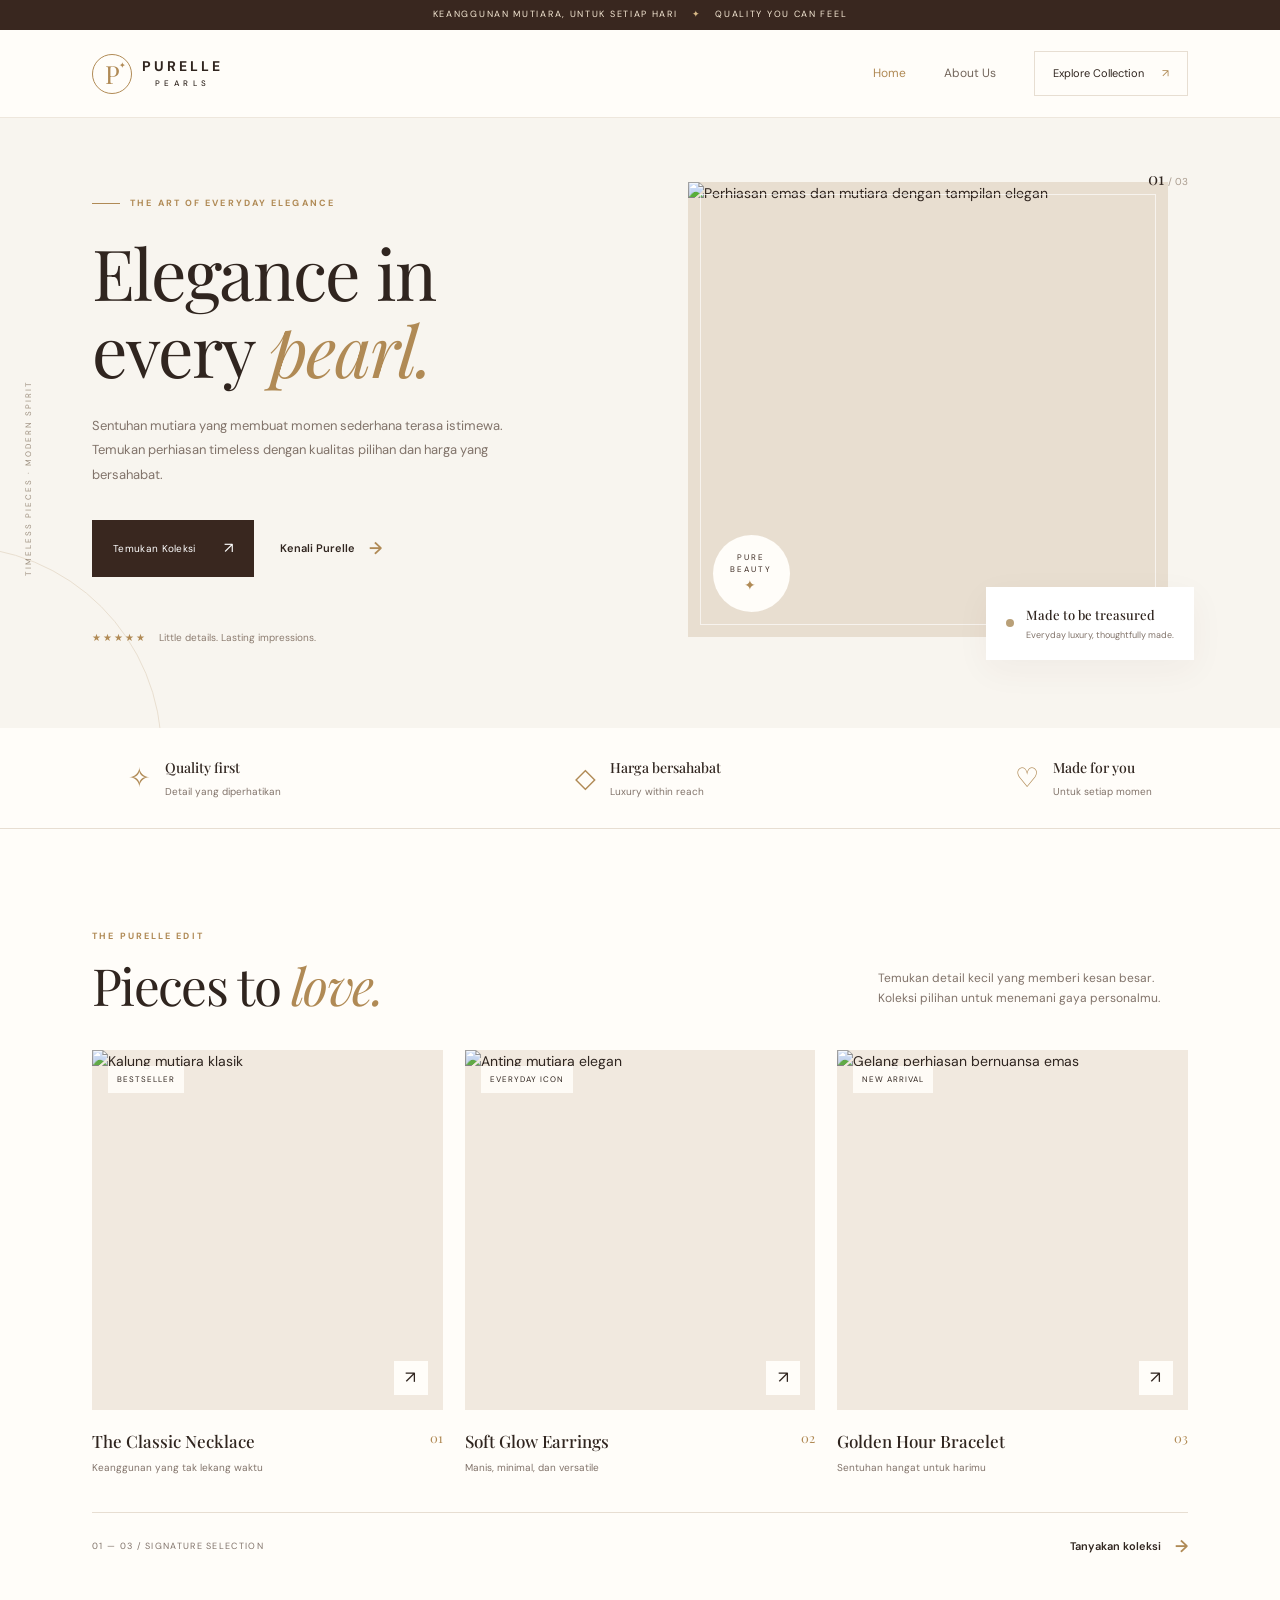
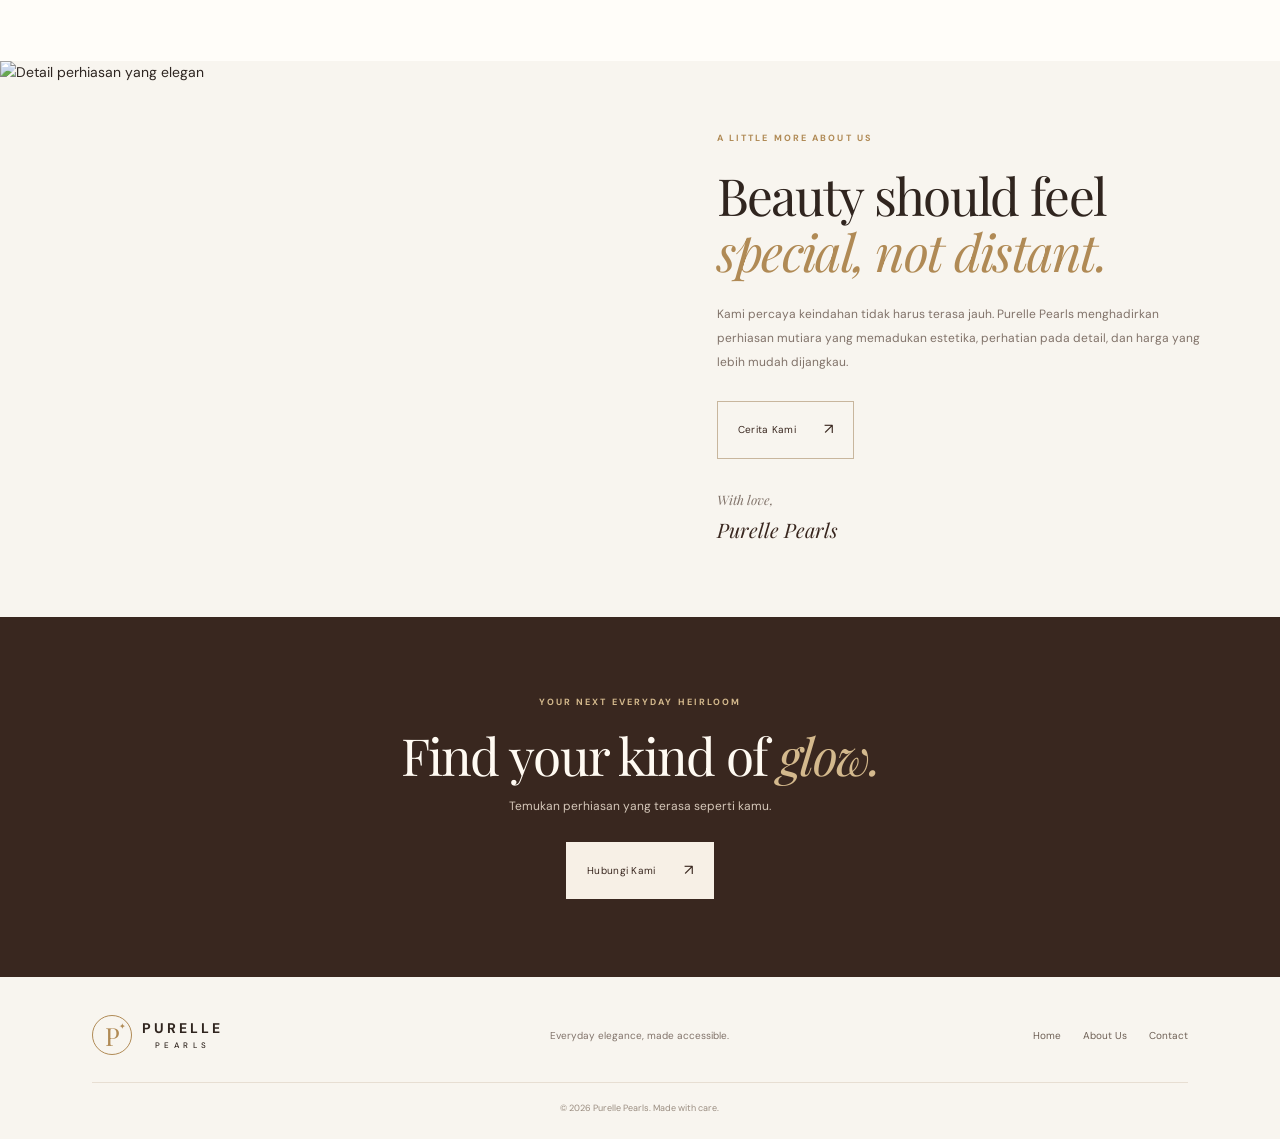
==== index.html @ 8c6db820 "Add files via upload" ====
<!DOCTYPE html>
<html lang="id">
<head>
  <meta charset="UTF-8">
  <meta name="viewport" content="width=device-width, initial-scale=1.0">
  <meta name="description" content="Purelle Pearls — perhiasan mutiara elegan dengan kualitas istimewa dan harga yang tetap terjangkau.">
  <title>Purelle Pearls — Keanggunan yang Abadi</title>
  <link rel="preconnect" href="https://fonts.googleapis.com">
  <link rel="preconnect" href="https://fonts.gstatic.com" crossorigin>
  <link href="https://fonts.googleapis.com/css2?family=DM+Sans:wght@400;500;600;700&family=Playfair+Display:wght@400;500;600;700&display=swap" rel="stylesheet">
  <link rel="stylesheet" href="style.css">
  <script src="script.js" defer></script>
</head>
<body>
  <div class="announcement">KEANGGUNAN MUTIARA, UNTUK SETIAP HARI <span>✦</span> QUALITY YOU CAN FEEL</div>
  <header class="site-header">
    <a class="brand" href="index.html" aria-label="Purelle Pearls beranda">
      <span class="brand-mark">P<span>✦</span></span>
      <span class="brand-name">PURELLE <small>PEARLS</small></span>
    </a>
    <button class="menu-toggle" aria-label="Buka menu" aria-expanded="false"><span></span><span></span></button>
    <nav class="main-nav" aria-label="Navigasi utama">
      <a class="active" href="index.html">Home</a>
      <a href="about.html">About Us</a>
      <a class="nav-cta" href="#collections">Explore Collection <span>↗</span></a>
    </nav>
  </header>

  <main>
    <section class="hero">
      <div class="hero-copy">
        <p class="eyebrow"><span class="eyebrow-line"></span> THE ART OF EVERYDAY ELEGANCE</p>
        <h1>Elegance in<br>every <em>pearl.</em></h1>
        <p class="hero-description">Sentuhan mutiara yang membuat momen sederhana terasa istimewa. Temukan perhiasan timeless dengan kualitas pilihan dan harga yang bersahabat.</p>
        <div class="hero-actions">
          <a class="button button-dark" href="#collections">Temukan Koleksi <span>↗</span></a>
          <a class="text-link" href="about.html">Kenali Purelle <span>→</span></a>
        </div>
        <div class="hero-note"><span class="note-stars">★★★★★</span><span>Little details. Lasting impressions.</span></div>
      </div>
      <div class="hero-visual">
        <div class="hero-image-wrap">
          <img src="https://images.unsplash.com/photo-1611652022419-a9419f74343d?auto=format&fit=crop&w=1200&q=85" alt="Perhiasan emas dan mutiara dengan tampilan elegan">
          <div class="image-stamp"><span>PURE</span><span>BEAUTY</span><i>✦</i></div>
        </div>
        <div class="floating-caption"><span class="caption-dot"></span><div><strong>Made to be treasured</strong><small>Everyday luxury, thoughtfully made.</small></div></div>
        <div class="hero-number">01 <span>/ 03</span></div>
      </div>
      <div class="hero-side-label">TIMELESS PIECES · MODERN SPIRIT</div>
    </section>

    <section class="trust-strip">
      <div><span class="trust-icon">✧</span><p><strong>Quality first</strong><small>Detail yang diperhatikan</small></p></div>
      <div><span class="trust-icon">◇</span><p><strong>Harga bersahabat</strong><small>Luxury within reach</small></p></div>
      <div><span class="trust-icon">♡</span><p><strong>Made for you</strong><small>Untuk setiap momen</small></p></div>
    </section>

    <section class="collections section-pad" id="collections">
      <div class="section-heading">
        <div><p class="eyebrow">THE PURELLE EDIT</p><h2>Pieces to <em>love.</em></h2></div>
        <p>Temukan detail kecil yang memberi kesan besar. Koleksi pilihan untuk menemani gaya personalmu.</p>
      </div>
      <div class="product-grid">
        <article class="product-card">
          <a class="product-image" href="about.html#contact"><img src="https://images.unsplash.com/photo-1599643478518-a784e5dc4c8f?auto=format&fit=crop&w=900&q=85" alt="Kalung mutiara klasik"><span class="product-tag">BESTSELLER</span><span class="product-arrow">↗</span></a>
          <div class="product-meta"><div><h3>The Classic Necklace</h3><p>Keanggunan yang tak lekang waktu</p></div><span class="product-number">01</span></div>
        </article>
        <article class="product-card">
          <a class="product-image" href="about.html#contact"><img src="https://images.unsplash.com/photo-1535632066927-ab7c9ab60908?auto=format&fit=crop&w=900&q=85" alt="Anting mutiara elegan"><span class="product-tag">EVERYDAY ICON</span><span class="product-arrow">↗</span></a>
          <div class="product-meta"><div><h3>Soft Glow Earrings</h3><p>Manis, minimal, dan versatile</p></div><span class="product-number">02</span></div>
        </article>
        <article class="product-card">
          <a class="product-image" href="about.html#contact"><img src="https://images.unsplash.com/photo-1611591437281-460bfbe1220a?auto=format&fit=crop&w=900&q=85" alt="Gelang perhiasan bernuansa emas"><span class="product-tag">NEW ARRIVAL</span><span class="product-arrow">↗</span></a>
          <div class="product-meta"><div><h3>Golden Hour Bracelet</h3><p>Sentuhan hangat untuk harimu</p></div><span class="product-number">03</span></div>
        </article>
      </div>
      <div class="collection-bottom"><span>01 — 03 / SIGNATURE SELECTION</span><a class="text-link" href="about.html#contact">Tanyakan koleksi <span>→</span></a></div>
    </section>

    <section class="manifesto">
      <div class="manifesto-image"><img src="https://images.unsplash.com/photo-1617038220319-276d3cfab638?auto=format&fit=crop&w=1200&q=85" alt="Detail perhiasan yang elegan"></div>
      <div class="manifesto-copy"><p class="eyebrow">A LITTLE MORE ABOUT US</p><h2>Beauty should feel<br><em>special, not distant.</em></h2><p>Kami percaya keindahan tidak harus terasa jauh. Purelle Pearls menghadirkan perhiasan mutiara yang memadukan estetika, perhatian pada detail, dan harga yang lebih mudah dijangkau.</p><a class="button button-outline" href="about.html">Cerita Kami <span>↗</span></a><div class="signature">With love, <span>Purelle Pearls</span></div></div>
    </section>

    <section class="closing-cta">
      <p class="eyebrow">YOUR NEXT EVERYDAY HEIRLOOM</p><h2>Find your kind of <em>glow.</em></h2><p>Temukan perhiasan yang terasa seperti kamu.</p><a class="button button-light" href="about.html#contact">Hubungi Kami <span>↗</span></a>
    </section>
  </main>

  <footer class="site-footer">
    <a class="brand footer-brand" href="index.html"><span class="brand-mark">P<span>✦</span></span><span class="brand-name">PURELLE <small>PEARLS</small></span></a>
    <p>Everyday elegance, made accessible.</p>
    <div class="footer-links"><a href="index.html">Home</a><a href="about.html">About Us</a><a href="about.html#contact">Contact</a></div>
    <small class="copyright">© <span data-year></span> Purelle Pearls. Made with care.</small>
  </footer>
</body>
</html>
---- style.css ----
/* PURELLE PEARLS — elegant responsive company profile */
:root {
    --ink: #30251f;
    --muted: #81736a;
    --cream: #f8f5ef;
    --paper: #fffdf9;
    --gold: #b08a55;
    --line: #e7ded2;
    --dark: #39271f;
    --serif: "Playfair Display", Georgia, serif;
    --sans: "DM Sans", Arial, sans-serif
}

* {
    box-sizing: border-box
}

html {
    scroll-behavior: smooth;
    scroll-padding-top: 90px
}

body {
    margin: 0;
    background: var(--paper);
    color: var(--ink);
    font-family: var(--sans);
    font-size: 14px;
    line-height: 1.7
}

a {
    color: inherit;
    text-decoration: none
}

img {
    display: block;
    width: 100%;
    height: 100%;
    object-fit: cover
}

.announcement {
    height: 30px;
    background: var(--dark);
    color: #f7ead6;
    display: flex;
    align-items: center;
    justify-content: center;
    gap: 14px;
    font-size: 9px;
    letter-spacing: 1.7px
}

.announcement span {
    color: #d8b987
}

.site-header {
    height: 88px;
    padding: 0 7.2%;
    display: flex;
    align-items: center;
    justify-content: space-between;
    background: rgba(255, 253, 249, .96);
    position: sticky;
    top: 0;
    z-index: 20;
    border-bottom: 1px solid rgba(231, 222, 210, .7);
    backdrop-filter: blur(14px)
}

.brand {
    display: flex;
    align-items: center;
    gap: 10px
}

.brand-mark {
    width: 40px;
    height: 40px;
    border: 1px solid var(--gold);
    border-radius: 50%;
    display: grid;
    place-items: center;
    font-family: var(--serif);
    font-size: 25px;
    position: relative;
    color: var(--gold);
    line-height: 1
}

.brand-mark span {
    font-family: var(--sans);
    font-size: 8px;
    position: absolute;
    right: 5px;
    top: 6px
}

.brand-name {
    font-size: 14px;
    font-weight: 700;
    letter-spacing: 3px;
    line-height: 1.15
}

.brand-name small {
    display: block;
    text-align: center;
    font-size: 8px;
    font-weight: 500;
    letter-spacing: 4.5px;
    margin-top: 5px
}

.main-nav {
    display: flex;
    align-items: center;
    gap: 38px;
    font-size: 12px
}

.main-nav>a:not(.nav-cta) {
    color: #73665c;
    transition: color .2s
}

.main-nav>a:hover,
.main-nav>a.active {
    color: var(--gold)
}

.nav-cta {
    padding: 12px 18px;
    border: 1px solid var(--line);
    font-size: 11px
}

.nav-cta span {
    margin-left: 15px;
    color: var(--gold)
}

.menu-toggle {
    display: none;
    background: none;
    border: 0
}

.hero {
    min-height: 610px;
    background: var(--cream);
    display: grid;
    grid-template-columns: 1fr 1fr;
    padding: 64px 7.2% 68px;
    position: relative;
    overflow: hidden
}

.hero:before {
    content: "";
    position: absolute;
    width: 410px;
    height: 410px;
    border: 1px solid #e9dfd0;
    border-radius: 50%;
    left: -250px;
    bottom: -230px
}

.hero-copy {
    align-self: center;
    padding: 0 5% 0 0;
    position: relative;
    z-index: 2
}

.eyebrow {
    font-size: 9px;
    letter-spacing: 2.1px;
    font-weight: 700;
    color: var(--gold);
    margin: 0 0 23px;
    display: flex;
    align-items: center;
    gap: 10px
}

.eyebrow-line {
    display: inline-block;
    width: 28px;
    height: 1px;
    background: var(--gold)
}

h1,
h2,
h3,
p {
    margin-top: 0
}

h1,
h2 {
    font-family: var(--serif);
    font-weight: 400;
    letter-spacing: -1.7px;
    line-height: 1.1
}

h1 {
    font-size: clamp(48px, 5.5vw, 78px);
    margin-bottom: 25px
}

h1 em,
h2 em {
    font-weight: 400;
    color: var(--gold)
}

.hero-description {
    color: var(--muted);
    font-size: 13px;
    line-height: 1.9;
    max-width: 430px
}

.hero-actions {
    display: flex;
    align-items: center;
    gap: 26px;
    margin-top: 32px
}

.button {
    display: inline-flex;
    align-items: center;
    justify-content: center;
    gap: 28px;
    padding: 15px 20px;
    font-family: var(--sans);
    font-size: 10px;
    letter-spacing: .3px;
    border: 1px solid transparent;
    cursor: pointer;
    transition: transform .2s, background .2s
}

.button:hover {
    transform: translateY(-2px)
}

.button span {
    font-size: 15px
}

.button-dark {
    background: var(--dark);
    color: white
}

.button-dark:hover {
    background: #51382b
}

.text-link {
    font-size: 11px;
    font-weight: 600;
    display: inline-flex;
    align-items: center;
    gap: 14px
}

.text-link span {
    color: var(--gold);
    font-size: 17px
}

.hero-note {
    display: flex;
    align-items: center;
    gap: 12px;
    margin-top: 52px;
    color: #8c7c70;
    font-size: 10px
}

.note-stars {
    letter-spacing: 2px;
    color: var(--gold)
}

.hero-visual {
    position: relative;
    max-width: 500px;
    width: 100%;
    justify-self: end;
    padding: 0 20px 20px 0
}

.hero-image-wrap {
    height: 455px;
    position: relative;
    overflow: hidden;
    background: #e8ded0
}

.hero-image-wrap:after {
    content: "";
    position: absolute;
    inset: 12px;
    border: 1px solid rgba(255, 255, 255, .65);
    pointer-events: none
}

.hero-image-wrap img {
    transition: transform .8s
}

.hero-image-wrap:hover img {
    transform: scale(1.035)
}

.image-stamp {
    position: absolute;
    left: 25px;
    bottom: 25px;
    background: var(--paper);
    width: 77px;
    height: 77px;
    border-radius: 50%;
    display: flex;
    flex-direction: column;
    align-items: center;
    justify-content: center;
    font-size: 8px;
    letter-spacing: 2px;
    line-height: 1.5;
    color: var(--dark);
    z-index: 1
}

.image-stamp i {
    font-style: normal;
    color: var(--gold);
    font-size: 14px
}

.floating-caption {
    position: absolute;
    right: -6px;
    bottom: 0;
    background: white;
    padding: 17px 20px;
    display: flex;
    gap: 12px;
    align-items: center;
    box-shadow: 0 10px 35px #4b34200c
}

.caption-dot {
    width: 8px;
    height: 8px;
    background: #b9a078;
    border-radius: 50%
}

.floating-caption strong,
.floating-caption small {
    display: block
}

.floating-caption strong {
    font-family: var(--serif);
    font-size: 13px;
    font-weight: 500
}

.floating-caption small {
    font-size: 9px;
    color: var(--muted);
    margin-top: 2px
}

.hero-number {
    position: absolute;
    right: 0;
    top: -18px;
    font-family: var(--serif);
    font-size: 17px
}

.hero-number span {
    font-family: var(--sans);
    font-size: 10px;
    color: #a99b8e
}

.hero-side-label {
    position: absolute;
    left: 22px;
    top: 43%;
    writing-mode: vertical-rl;
    transform: rotate(180deg);
    font-size: 8px;
    letter-spacing: 2px;
    color: #9c8e7e
}

.trust-strip {
    padding: 27px 10%;
    display: flex;
    justify-content: space-between;
    gap: 20px;
    border-bottom: 1px solid var(--line);
    background: var(--paper)
}

.trust-strip>div {
    display: flex;
    align-items: center;
    gap: 14px
}

.trust-icon {
    font-size: 27px;
    color: var(--gold)
}

.trust-strip p {
    margin: 0
}

.trust-strip strong,
.trust-strip small {
    display: block
}

.trust-strip strong {
    font-family: var(--serif);
    font-size: 14px;
    font-weight: 500
}

.trust-strip small {
    font-size: 10px;
    color: var(--muted);
    margin-top: 3px
}

.section-pad {
    padding: 100px 7.2%
}

.section-heading {
    display: flex;
    align-items: end;
    justify-content: space-between;
    margin-bottom: 36px
}

.section-heading .eyebrow {
    margin-bottom: 13px
}

.section-heading h2,
.manifesto h2,
.values-heading h2,
.contact-copy h2,
.story-content h2 {
    font-size: clamp(36px, 4vw, 53px);
    margin: 0
}

.section-heading>p {
    max-width: 310px;
    color: var(--muted);
    font-size: 12px;
    margin: 0 0 5px
}

.product-grid {
    display: grid;
    grid-template-columns: repeat(3, minmax(0, 1fr));
    gap: 22px
}

.product-image {
    display: block;
    height: 360px;
    background: #f1e9df;
    position: relative;
    overflow: hidden
}

.product-image img {
    transition: transform .6s;
    filter: saturate(.86)
}

.product-image:hover img {
    transform: scale(1.045)
}

.product-tag {
    position: absolute;
    top: 16px;
    left: 16px;
    background: rgba(255, 253, 249, .92);
    padding: 7px 9px;
    font-size: 8px;
    letter-spacing: 1px
}

.product-arrow {
    position: absolute;
    right: 15px;
    bottom: 15px;
    width: 34px;
    height: 34px;
    display: grid;
    place-items: center;
    background: var(--paper);
    font-size: 17px
}

.product-meta {
    display: flex;
    justify-content: space-between;
    align-items: start;
    padding-top: 17px
}

.product-meta h3 {
    font-family: var(--serif);
    font-size: 17px;
    font-weight: 500;
    margin: 0 0 4px
}

.product-meta p {
    font-size: 10px;
    color: var(--muted);
    margin: 0
}

.product-number {
    font-family: var(--serif);
    font-size: 13px;
    color: var(--gold)
}

.collection-bottom {
    display: flex;
    justify-content: space-between;
    align-items: center;
    border-top: 1px solid var(--line);
    margin-top: 36px;
    padding-top: 19px;
    font-size: 9px;
    letter-spacing: 1.3px;
    color: var(--muted)
}

.collection-bottom .text-link {
    letter-spacing: 0;
    color: var(--ink)
}

.manifesto {
    display: grid;
    grid-template-columns: 1fr 1fr;
    background: var(--cream);
    min-height: 510px
}

.manifesto-image {
    height: 510px;
    overflow: hidden
}

.manifesto-image img {
    object-position: center;
    filter: saturate(.75)
}

.manifesto-copy {
    align-self: center;
    padding: 70px 12%
}

.manifesto-copy .eyebrow {
    margin-bottom: 20px
}

.manifesto-copy h2 {
    margin-bottom: 23px
}

.manifesto-copy>p:not(.eyebrow) {
    color: var(--muted);
    font-size: 12px;
    line-height: 2;
    margin-bottom: 27px
}

.button-outline {
    border-color: #c8b69d;
    color: var(--dark)
}

.button-outline:hover {
    background: #efe6da
}

.signature {
    margin-top: 30px;
    color: var(--muted);
    font-family: var(--serif);
    font-style: italic;
    font-size: 13px
}

.signature span {
    display: block;
    font-size: 20px;
    color: var(--dark);
    margin-top: 2px
}

.closing-cta {
    text-align: center;
    padding: 78px 20px;
    background: var(--dark);
    color: #fffaf2
}

.closing-cta .eyebrow {
    justify-content: center;
    color: #d4b98d;
    margin-bottom: 17px
}

.closing-cta h2 {
    font-size: clamp(35px, 4vw, 52px);
    margin-bottom: 13px
}

.closing-cta h2 em {
    color: #d4b98d
}

.closing-cta>p:not(.eyebrow) {
    font-size: 12px;
    color: #d5c7b9;
    margin-bottom: 25px
}

.button-light {
    background: #f7f0e6;
    color: var(--dark)
}

.site-footer {
    padding: 38px 7.2% 22px;
    display: grid;
    grid-template-columns: 1fr 1fr 1fr;
    align-items: center;
    gap: 18px;
    background: #f8f5ef
}

.footer-brand {
    justify-self: start
}

.site-footer>p {
    font-size: 10px;
    color: var(--muted);
    margin: 0;
    text-align: center
}

.footer-links {
    display: flex;
    gap: 22px;
    justify-content: end;
    font-size: 10px;
    color: #6e6055
}

.copyright {
    grid-column: 1/-1;
    text-align: center;
    border-top: 1px solid var(--line);
    padding-top: 18px;
    color: #9a8d80;
    font-size: 9px;
    margin-top: 9px
}

/* About page */
.about-hero {
    padding: 65px 7.2% 75px;
    background: var(--cream);
    display: grid;
    grid-template-columns: 1fr .85fr;
    align-items: center;
    gap: 7%
}

.about-hero-copy h1 {
    font-size: clamp(42px, 5vw, 68px);
    margin-bottom: 22px
}

.about-hero-copy>p:not(.eyebrow) {
    max-width: 420px;
    color: var(--muted);
    font-size: 13px;
    line-height: 1.9
}

.about-hero-image {
    height: 390px;
    position: relative;
    padding: 0 0 18px 18px
}

.about-hero-image:before {
    content: "";
    position: absolute;
    left: 0;
    bottom: 0;
    width: 65%;
    height: 65%;
    border-left: 1px solid var(--gold);
    border-bottom: 1px solid var(--gold)
}

.about-hero-image img {
    position: relative;
    z-index: 1
}

.image-note {
    position: absolute;
    right: -10px;
    bottom: 0;
    z-index: 2;
    background: var(--paper);
    padding: 12px 16px;
    font-size: 8px;
    letter-spacing: 1.5px
}

.breadcrumb {
    display: flex;
    gap: 12px;
    margin-top: 35px;
    font-size: 10px;
    color: var(--muted)
}

.breadcrumb span:nth-child(2) {
    color: var(--gold)
}

.story-section {
    display: grid;
    grid-template-columns: .55fr 1fr .8fr;
    gap: 6%;
    align-items: start
}

.story-label .eyebrow {
    white-space: nowrap
}

.large-asterisk {
    display: block;
    font-size: 60px;
    color: #e4d6c1;
    margin-top: 70px
}

.story-content h2 {
    margin-bottom: 25px
}

.story-content p {
    font-size: 12px;
    color: var(--muted);
    line-height: 2;
    margin-bottom: 18px
}

.story-content .text-link {
    margin-top: 10px
}

.story-image {
    height: 340px;
    margin-top: 35px
}

.values-section {
    padding: 80px 7.2%;
    background: var(--cream)
}

.values-heading {
    text-align: center
}

.values-heading .eyebrow {
    justify-content: center
}

.values-heading h2 {
    margin-bottom: 45px
}

.values-grid {
    display: grid;
    grid-template-columns: repeat(3, 1fr);
    border-top: 1px solid #dfd3c3;
    border-bottom: 1px solid #dfd3c3
}

.values-grid article {
    padding: 27px 30px 32px;
    position: relative;
    border-right: 1px solid #dfd3c3
}

.values-grid article:last-child {
    border: 0
}

.value-index {
    font-size: 9px;
    color: var(--gold);
    letter-spacing: 1px
}

.value-icon {
    display: block;
    font-size: 27px;
    color: var(--gold);
    margin: 17px 0 12px
}

.values-grid h3 {
    font-family: var(--serif);
    font-size: 20px;
    font-weight: 500;
    margin-bottom: 10px
}

.values-grid p {
    font-size: 11px;
    color: var(--muted);
    line-height: 1.9;
    margin: 0;
    max-width: 260px
}

.contact-section {
    display: grid;
    grid-template-columns: 1fr .8fr;
    gap: 12%;
    background: var(--paper)
}

.contact-copy h2 {
    margin-bottom: 22px
}

.contact-copy>p:not(.eyebrow) {
    color: var(--muted);
    font-size: 12px;
    max-width: 380px;
    line-height: 2
}

.contact-detail {
    display: flex;
    align-items: center;
    gap: 15px;
    margin-top: 24px
}

.contact-detail>span {
    width: 38px;
    height: 38px;
    display: grid;
    place-items: center;
    border: 1px solid var(--line);
    color: var(--gold);
    font-size: 17px
}

.contact-detail small {
    font-size: 8px;
    letter-spacing: 1.5px;
    color: var(--gold);
    display: block
}

.contact-detail a,
.contact-detail p {
    font-size: 11px;
    margin: 3px 0 0
}

.contact-form {
    background: var(--cream);
    padding: 32px
}

.form-kicker {
    font-size: 9px;
    letter-spacing: 1.8px;
    color: var(--gold);
    margin-bottom: 25px
}

.contact-form label {
    display: block;
    font-size: 10px;
    font-weight: 600;
    margin: 15px 0 7px
}

.contact-form input,
.contact-form textarea {
    width: 100%;
    border: 1px solid #e3d9cb;
    background: #fffdf9;
    padding: 13px 14px;
    font: 11px var(--sans);
    color: var(--ink);
    outline: none;
    resize: vertical
}

.contact-form input:focus,
.contact-form textarea:focus {
    border-color: var(--gold)
}

.contact-form input::placeholder,
.contact-form textarea::placeholder {
    color: #b4a79b
}

.contact-form button {
    margin-top: 18px
}

.form-message {
    font-size: 11px;
    color: #5b7554;
    margin: 12px 0 0
}

.form-note {
    display: block;
    font-size: 9px;
    color: #98897c;
    margin-top: 14px
}

@media(min-width:1400px) {

    .hero,
    .section-pad,
    .about-hero,
    .values-section,
    .site-header,
    .site-footer {
        padding-left: max(7.2%, calc((100% - 1240px)/2));
        padding-right: max(7.2%, calc((100% - 1240px)/2))
    }

    .hero {
        min-height: 670px
    }

    .hero-image-wrap {
        height: 500px
    }
}

@media(max-width:900px) {
    .site-header {
        padding: 0 5%;
        height: 76px
    }

    .hero {
        padding: 55px 5%;
        gap: 20px
    }

    .hero-image-wrap {
        height: 400px
    }

    .hero-side-label {
        display: none
    }

    .section-pad {
        padding: 75px 5%
    }

    .product-image {
        height: 300px
    }

    .manifesto-copy {
        padding: 50px 8%
    }

    .about-hero {
        padding: 55px 5%;
        gap: 5%
    }

    .story-section {
        grid-template-columns: .35fr 1fr;
        gap: 5%
    }

    .story-image {
        grid-column: 2;
        height: 270px;
        margin-top: 0
    }

    .values-section {
        padding: 65px 5%
    }

    .contact-section {
        gap: 7%
    }

    .site-footer {
        padding-left: 5%;
        padding-right: 5%
    }
}

@media(max-width:640px) {
    .announcement {
        font-size: 7px;
        letter-spacing: 1px;
        gap: 8px;
        height: 27px
    }

    .site-header {
        height: 70px
    }

    .brand-mark {
        width: 35px;
        height: 35px;
        font-size: 22px
    }

    .brand-name {
        font-size: 12px
    }

    .menu-toggle {
        display: flex;
        flex-direction: column;
        gap: 5px;
        padding: 10px;
        cursor: pointer
    }

    .menu-toggle span {
        width: 23px;
        height: 1px;
        background: var(--dark);
        display: block
    }

    .main-nav {
        position: absolute;
        top: 69px;
        left: 0;
        right: 0;
        display: none;
        flex-direction: column;
        align-items: stretch;
        gap: 0;
        background: var(--paper);
        padding: 10px 5% 20px;
        border-bottom: 1px solid var(--line);
        box-shadow: 0 12px 20px #30251f0c
    }

    .main-nav.open {
        display: flex
    }

    .main-nav>a {
        padding: 13px 5px
    }

    .main-nav .nav-cta {
        margin-top: 7px;
        text-align: center
    }

    .hero {
        grid-template-columns: 1fr;
        padding: 47px 6% 58px;
        gap: 38px
    }

    .hero-copy {
        padding: 0
    }

    .hero h1 {
        font-size: 54px
    }

    .hero-description {
        font-size: 12px
    }

    .hero-note {
        margin-top: 30px
    }

    .hero-visual {
        justify-self: center;
        max-width: 440px;
        padding-right: 12px
    }

    .hero-image-wrap {
        height: 360px
    }

    .floating-caption {
        right: -2px;
        padding: 13px
    }

    .trust-strip {
        padding: 20px 6%;
        display: grid;
        grid-template-columns: 1fr;
        gap: 16px
    }

    .trust-strip>div {
        gap: 12px
    }

    .trust-icon {
        width: 30px;
        text-align: center
    }

    .section-pad {
        padding: 62px 6%
    }

    .section-heading {
        display: block
    }

    .section-heading>p {
        margin-top: 18px
    }

    .product-grid {
        grid-template-columns: 1fr;
        gap: 28px
    }

    .product-image {
        height: min(100vw, 390px)
    }

    .product-meta h3 {
        font-size: 18px
    }

    .collection-bottom {
        gap: 15px;
        font-size: 8px
    }

    .manifesto {
        grid-template-columns: 1fr
    }

    .manifesto-image {
        height: 330px
    }

    .manifesto-copy {
        padding: 48px 7%
    }

    .closing-cta {
        padding: 65px 20px
    }

    .site-footer {
        grid-template-columns: 1fr;
        text-align: center;
        justify-items: center;
        padding: 32px 6% 20px;
        gap: 13px
    }

    .footer-brand {
        justify-self: center
    }

    .site-footer>p {
        text-align: center
    }

    .footer-links {
        justify-content: center;
        gap: 20px
    }

    .copyright {
        grid-column: auto;
        width: 100%
    }

    .about-hero {
        grid-template-columns: 1fr;
        padding: 48px 6%;
        gap: 35px
    }

    .about-hero-copy h1 {
        font-size: 46px
    }

    .about-hero-image {
        height: 330px;
        margin-right: 10px
    }

    .story-section {
        grid-template-columns: 1fr;
        gap: 20px
    }

    .story-label {
        display: flex;
        justify-content: space-between;
        align-items: center
    }

    .story-label .eyebrow {
        margin: 0
    }

    .large-asterisk {
        font-size: 35px;
        margin: 0
    }

    .story-content h2 {
        font-size: 43px
    }

    .story-image {
        grid-column: auto;
        height: 300px;
        margin-top: 8px
    }

    .values-section {
        padding: 60px 6%
    }

    .values-heading h2 {
        font-size: 42px;
        margin-bottom: 30px
    }

    .values-grid {
        grid-template-columns: 1fr
    }

    .values-grid article {
        border-right: 0;
        border-bottom: 1px solid #dfd3c3;
        padding: 22px 10px
    }

    .values-grid article:last-child {
        border-bottom: 0
    }

    .value-icon {
        margin: 10px 0
    }

    .contact-section {
        grid-template-columns: 1fr;
        gap: 35px
    }

    .contact-form {
        padding: 25px 20px
    }

    .hero-actions {
        gap: 18px;
        flex-wrap: wrap
    }

    .button {
        padding: 14px 16px
    }

    .image-note {
        right: -5px
    }
}

@media(prefers-reduced-motion:reduce) {
    html {
        scroll-behavior: auto
    }

    *,
    *:before,
    *:after {
        transition: none !important
    }
}
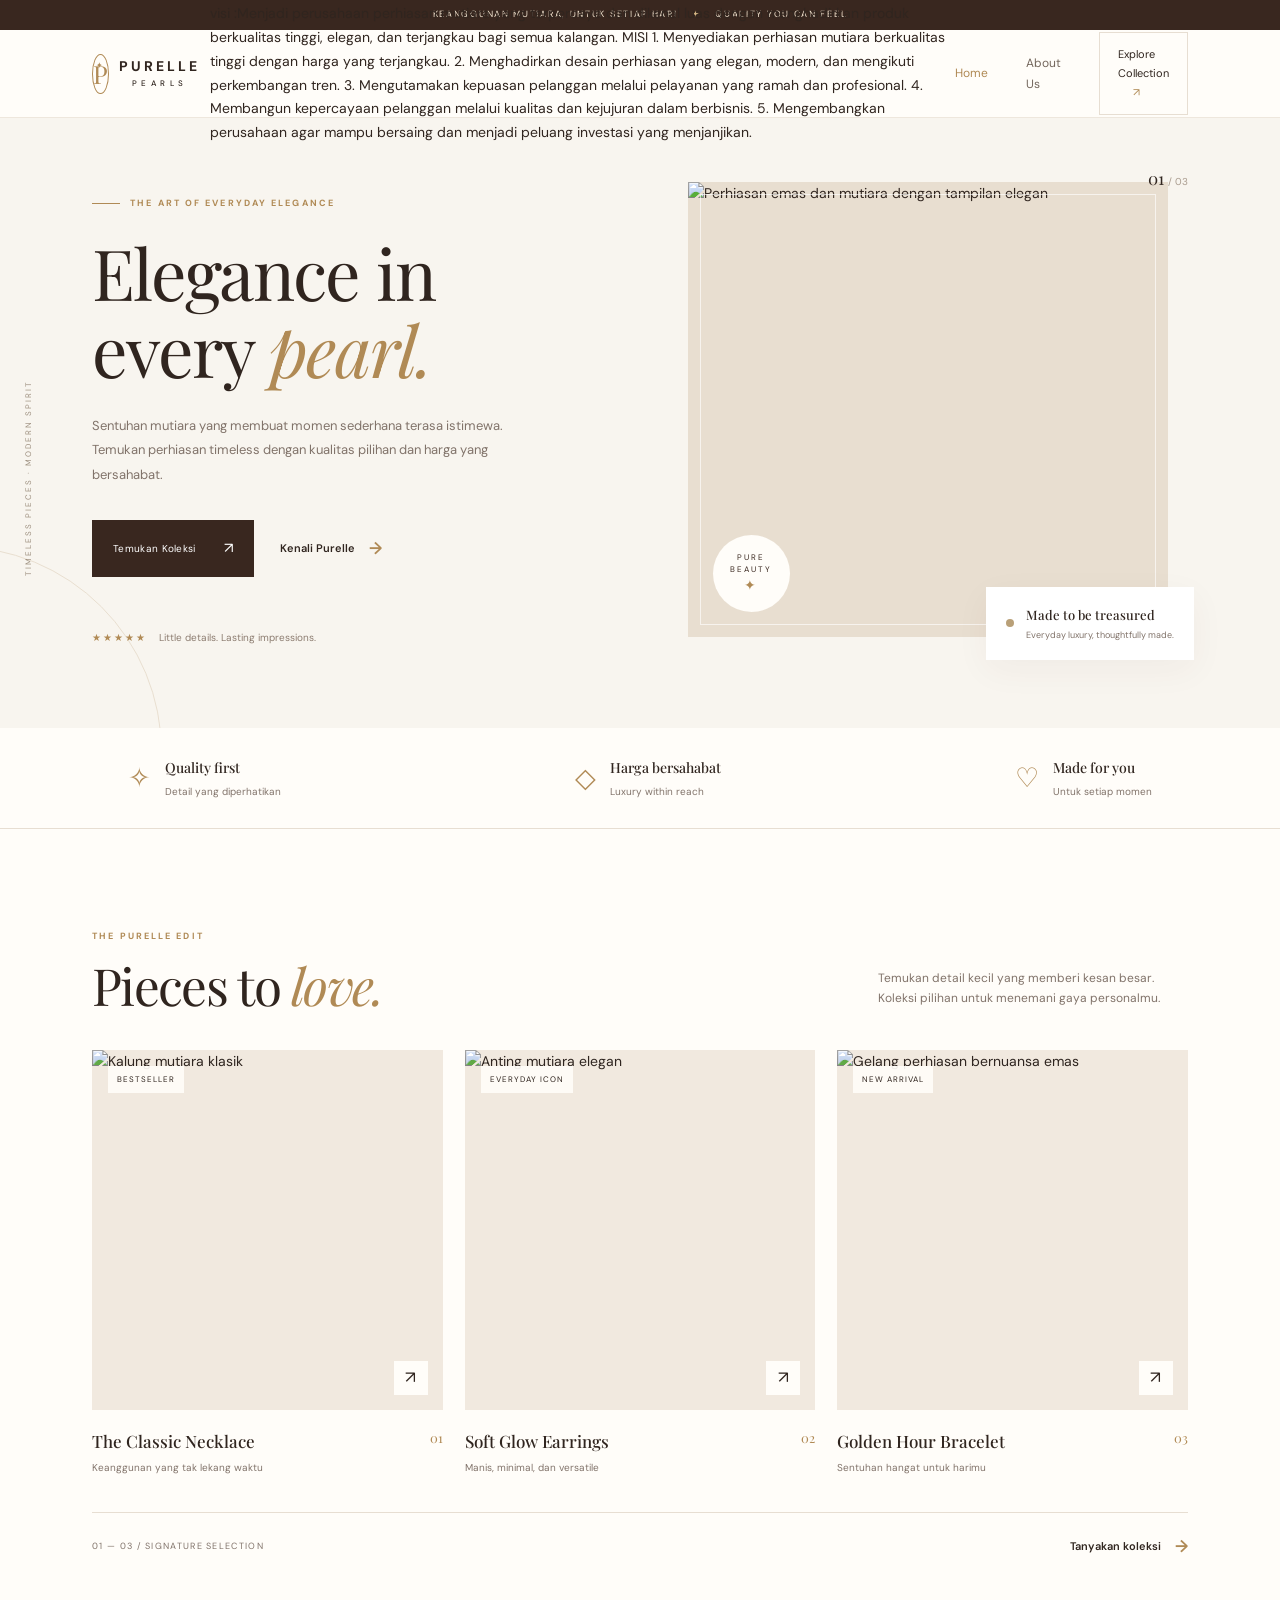
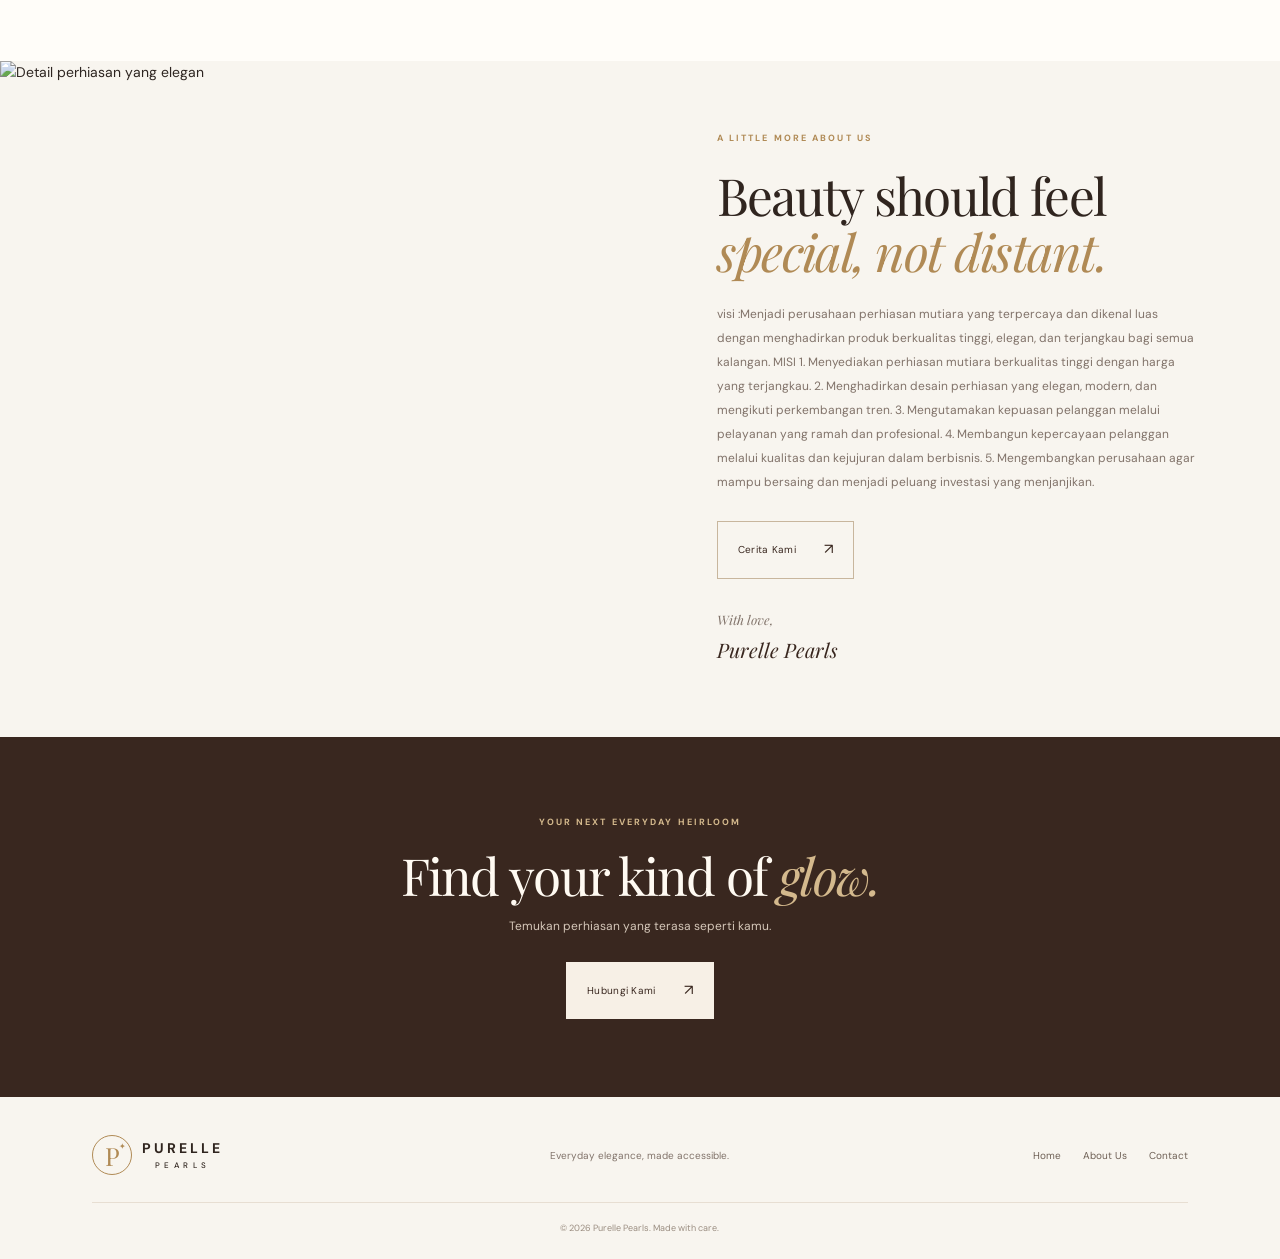
==== commit ac824fb8: "Add files via upload" ====
--- a/index.html
+++ b/index.html
@@ -1,7 +1,6 @@
 <!DOCTYPE html>
 <html lang="id">
-<head>
-  <meta charset="UTF-8">
+<head>  <meta charset="UTF-8">
   <meta name="viewport" content="width=device-width, initial-scale=1.0">
   <meta name="description" content="Purelle Pearls — perhiasan mutiara elegan dengan kualitas istimewa dan harga yang tetap terjangkau.">
   <title>Purelle Pearls — Keanggunan yang Abadi</title>
@@ -11,12 +10,18 @@
   <link rel="stylesheet" href="style.css">
   <script src="script.js" defer></script>
 </head>
-<body>
-  <div class="announcement">KEANGGUNAN MUTIARA, UNTUK SETIAP HARI <span>✦</span> QUALITY YOU CAN FEEL</div>
+<body>  <div class="announcement">KEANGGUNAN MUTIARA, UNTUK SETIAP HARI <span>✦</span> QUALITY YOU CAN FEEL</div>
   <header class="site-header">
     <a class="brand" href="index.html" aria-label="Purelle Pearls beranda">
       <span class="brand-mark">P<span>✦</span></span>
-      <span class="brand-name">PURELLE <small>PEARLS</small></span>
+      <span class="brand-name">PURELLE <small>PEARLS</small></span>visi :Menjadi perusahaan perhiasan mutiara yang terpercaya dan dikenal luas dengan menghadirkan produk berkualitas tinggi, elegan, dan terjangkau bagi semua kalangan.
+
+MISI
+1. Menyediakan perhiasan mutiara berkualitas tinggi dengan harga yang terjangkau.
+2. Menghadirkan desain perhiasan yang elegan, modern, dan mengikuti perkembangan tren.
+3. Mengutamakan kepuasan pelanggan melalui pelayanan yang ramah dan profesional.
+4. Membangun kepercayaan pelanggan melalui kualitas dan kejujuran dalam berbisnis.
+5. Mengembangkan perusahaan agar mampu bersaing dan menjadi peluang investasi yang menjanjikan.
     </a>
     <button class="menu-toggle" aria-label="Buka menu" aria-expanded="false"><span></span><span></span></button>
     <nav class="main-nav" aria-label="Navigasi utama">
@@ -25,7 +30,6 @@
       <a class="nav-cta" href="#collections">Explore Collection <span>↗</span></a>
     </nav>
   </header>
-
   <main>
     <section class="hero">
       <div class="hero-copy">
@@ -79,7 +83,14 @@
 
     <section class="manifesto">
       <div class="manifesto-image"><img src="https://images.unsplash.com/photo-1617038220319-276d3cfab638?auto=format&fit=crop&w=1200&q=85" alt="Detail perhiasan yang elegan"></div>
-      <div class="manifesto-copy"><p class="eyebrow">A LITTLE MORE ABOUT US</p><h2>Beauty should feel<br><em>special, not distant.</em></h2><p>Kami percaya keindahan tidak harus terasa jauh. Purelle Pearls menghadirkan perhiasan mutiara yang memadukan estetika, perhatian pada detail, dan harga yang lebih mudah dijangkau.</p><a class="button button-outline" href="about.html">Cerita Kami <span>↗</span></a><div class="signature">With love, <span>Purelle Pearls</span></div></div>
+      <div class="manifesto-copy"><p class="eyebrow">A LITTLE MORE ABOUT US</p><h2>Beauty should feel<br><em>special, not distant.</em></h2><p>visi :Menjadi perusahaan perhiasan mutiara yang terpercaya dan dikenal luas dengan menghadirkan produk berkualitas tinggi, elegan, dan terjangkau bagi semua kalangan.
+
+MISI
+1. Menyediakan perhiasan mutiara berkualitas tinggi dengan harga yang terjangkau.
+2. Menghadirkan desain perhiasan yang elegan, modern, dan mengikuti perkembangan tren.
+3. Mengutamakan kepuasan pelanggan melalui pelayanan yang ramah dan profesional.
+4. Membangun kepercayaan pelanggan melalui kualitas dan kejujuran dalam berbisnis.
+5. Mengembangkan perusahaan agar mampu bersaing dan menjadi peluang investasi yang menjanjikan.</p><a class="button button-outline" href="about.html">Cerita Kami <span>↗</span></a><div class="signature">With love, <span>Purelle Pearls</span></div></div>
     </section>
 
     <section class="closing-cta">
